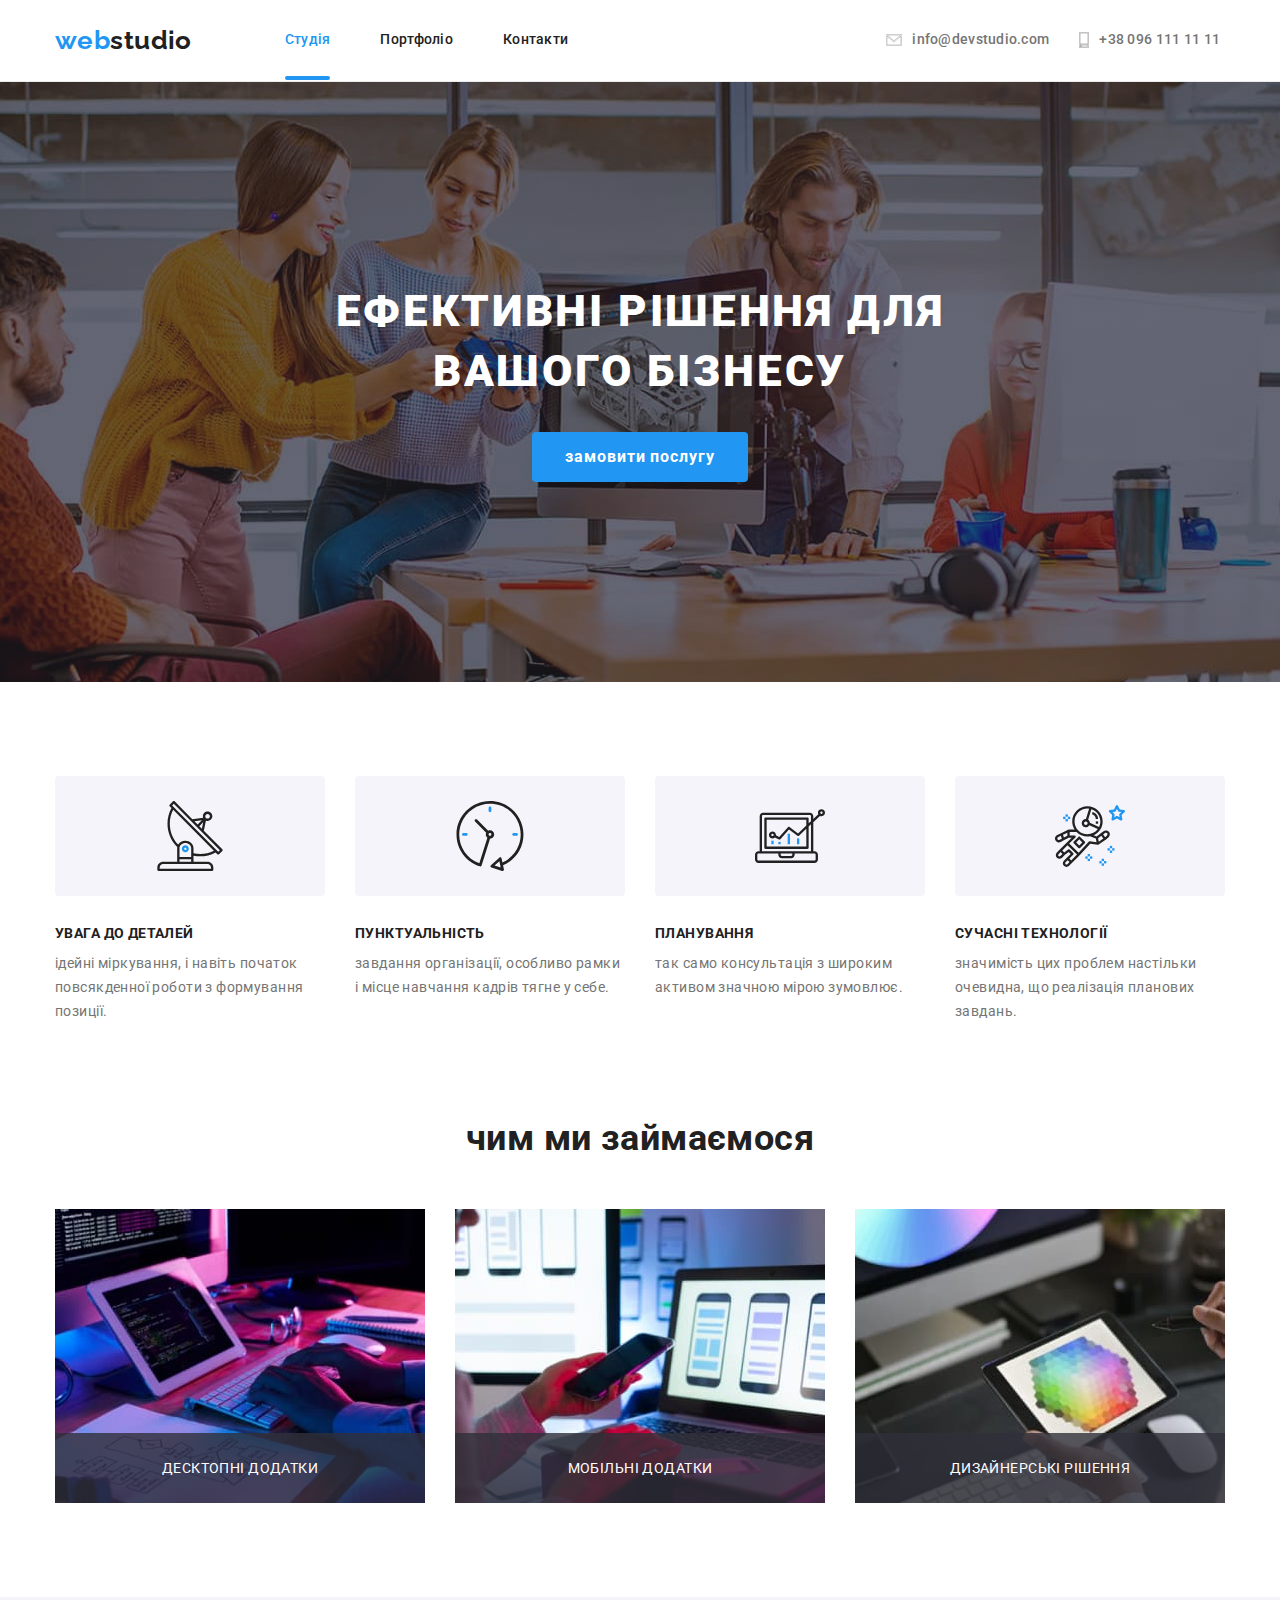
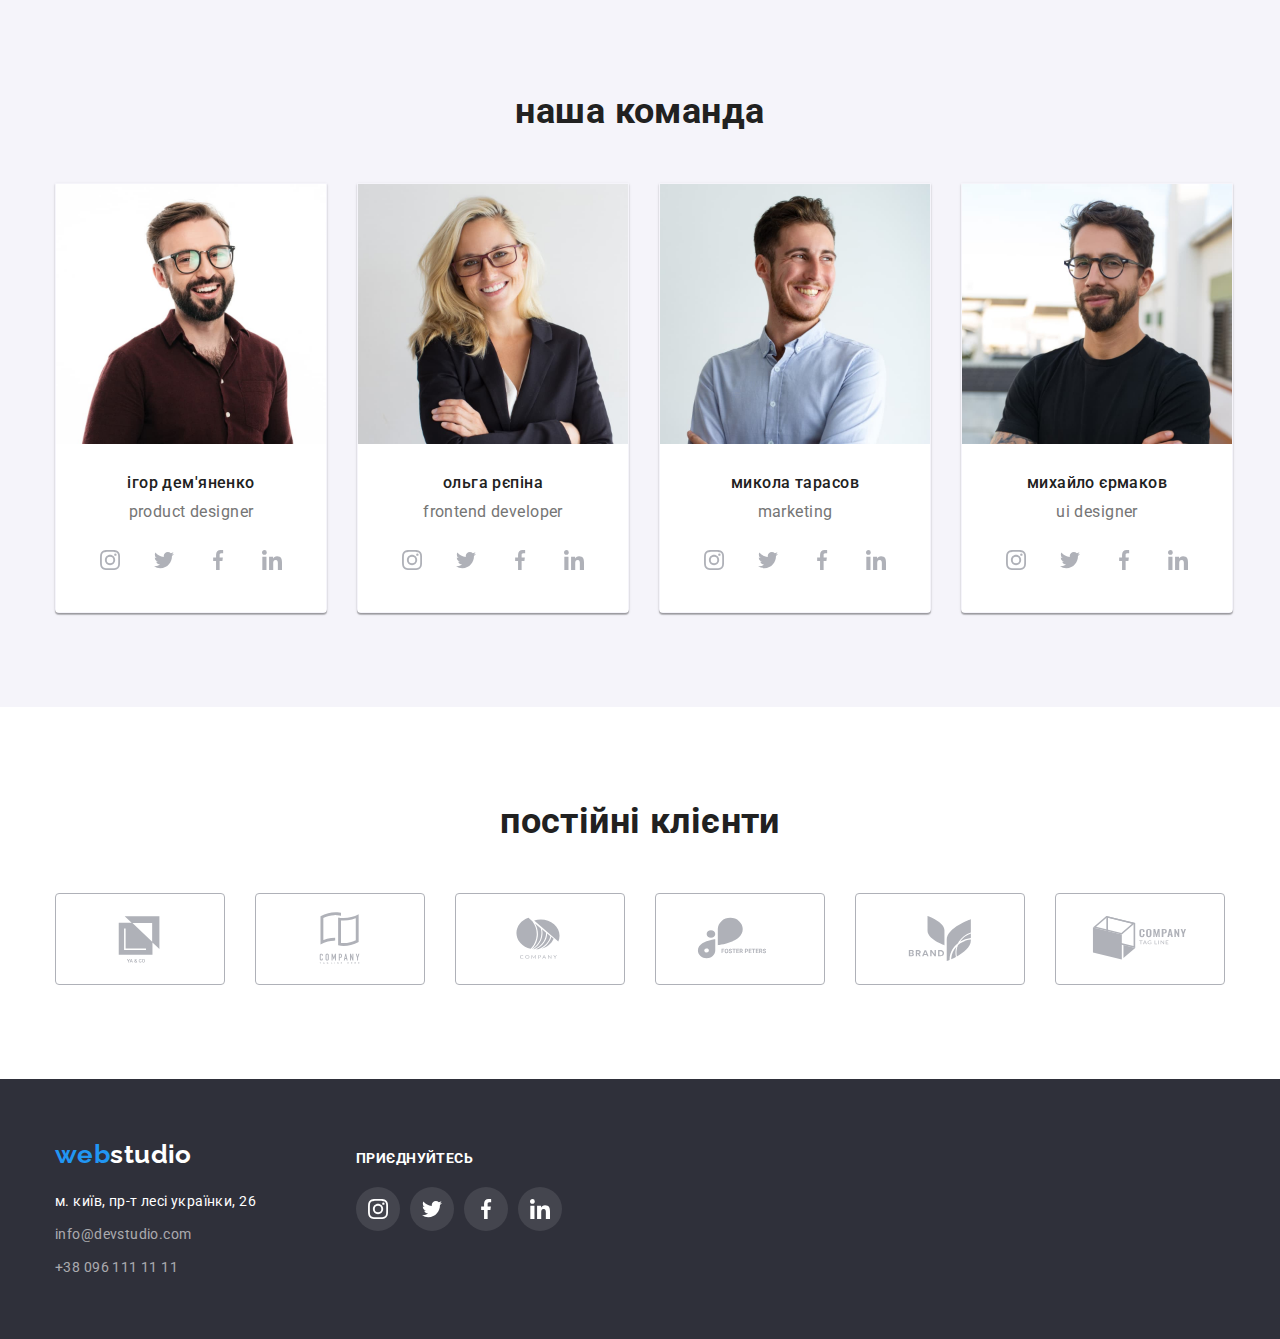
==== index.html @ 0fd2b9c7 "Домашня робота №5" ====
<!DOCTYPE html>
<html lang="uk">
<head>
    <meta charset="utf-8">
    <meta http-equiv="x-ua-compatible" content="ie=edge">
    <meta name="viewport" content="width=device-width, initial-scale=1.0">
    <title>index.html</title>
    <link href="https://fonts.googleapis.com/css2?family=Raleway:wght@700&family=Roboto:wght@400;500;700;900&display=swap" rel="stylesheet">
    <link rel="stylesheet" href="https://cdn.jsdelivr.net/npm/modern-normalize@1.1.0/modern-normalize.min.css">
    <link rel="stylesheet" href="./css/styles.css">
</head>
<body>
    <header class="style-header">
       <div class="header-container container">
            <nav class="nav-group">
                <a href="/" class="logo">web<span class="logo-header">studio</span></a>
                <ul class="header-nav">
                    <li><a href="./index.html" class="nav-link current">Студія</a></li>
                    <li><a href="./portfolio.html" class="nav-link">Портфоліо</a></li>
                    <li><a href="" class="nav-link">Контакти</a></li>
                </ul>
            </nav>  
            <ul class="contact-link">
                <li><a class="mail-link" href="mailto:info@devstudio.com">
                    <svg class="contact-icon" width="16" height="12">
                      <use href="./images/icons.svg#icon-envelope"></use>
                    </svg>
                    <span class="contact-text">info@devstudio.com</span>
                    </a>
                </li>
                <li><a class="tel-link" href="tel:+380961111111">
                    <svg class="contact-icon" width="10" height="16">
                      <use href="./images/icons.svg#icon-smartphone"></use>
                    </svg>
                    <span class="contact-text">+38 096 111 11 11</span>
                    </a>
                </li>
            </ul>
       </div>
    </header>

    <main>
        <section class="header">
            <h1 class="header-title">ефективні рішення для<br>вашого бізнесу</h1>
            <button type="button" class="header-button" data-modal-open>замовити послугу</button>
        </section>
        
        <section class="section">
            <div class="container">
                <h2 class="visually-hidden">переваги</h2>
                <ul class="feature-list">
                    <li class="list">
                        <div class="feature-icons">
                            <svg class="icon-antenna" width="70" height="70">
                              <use href="./images/icons.svg#icon-antenna"></use>
                            </svg>
                        </div>
                        <h3 class="title">увага до деталей</h3>
                        <p class="feature-text">ідейні міркування, і навіть початок повсякденної роботи з формування позиції.</p>
                    </li>
                    <li class="list">
                        <div class="feature-icons">
                            <svg class="icon-clock" width="70" height="70">
                              <use href="./images/icons.svg#icon-clock"></use>
                            </svg>
                        </div>
                        <h3 class="title">пунктуальність</h3>
                        <p class="feature-text">завдання організації, особливо рамки і&nbspмісце навчання кадрів тягне у себе.</p>
                    </li>
                    <li class="list">
                        <div class="feature-icons">
                            <svg class="icon-diagram" width="70" height="70">
                              <use href="./images/icons.svg#icon-diagram"></use>
                            </svg>
                        </div>
                        <h3 class="title">планування</h3>
                        <p class="feature-text">так само консультація з широким активом значною мірою зумовлює.</p>
                    </li>
                    <li class="list">
                        <div class="feature-icons">
                            <svg class="icon-astronaut" width="70" height="70">
                              <use href="./images/icons.svg#icon-astronaut"></use>
                            </svg>
                        </div>
                        <h3 class="title">сучасні технології</h3>
                        <p class="feature-text">значимість цих проблем настільки очевидна, що реалізація планових завдань.</p>
                    </li>
                </ul>
            </div>
        </section>

        <section class="section work">
            <div class="container">
                <h2 class="section-title">чим ми займаємося</h2>
                <ul class="work-list">
                    <li class="list work-img">
                        <div class="work-wrapper">
                            <img src="./images/box1.jpg" alt="box1" width="370">
                            <div class="work-overlay-box">
                                <p class="work-overlay-text">десктопні додатки</p>
                            </div>
                        </div> 
                    </li>
                    <li class="list work-img">
                        <div class="work-wrapper">
                            <img src="./images/box2.jpg" alt="box2" width="370">
                            <div class="work-overlay-box">
                                <p class="work-overlay-text">мобільні додатки</p>
                            </div>  
                        </div>
                    </li>
                    <li class="list work-img">
                        <div class="work-wrapper">
                            <img src="./images/box3.jpg" alt="box3" width="370">
                            <div class="work-overlay-box">
                                <p class="work-overlay-text">дизайнерські рішення</p>
                            </div>
                        </div>                    
                    </li>
                </ul>
            </div>
        </section>

        <section class="section team">
            <div class="container">
                <h2 class="section-title">наша команда</h2>
                <ul class="team-list">
                    <li class="list">
                        <img src="./images/img1.jpg" alt="ігор дем'яненко" width="270">
                        <div class="text">
                            <h3 class="team-title">ігор дем'яненко</h3>
                            <p lang="en" class="team-text">product designer</p>
                            <ul class="socials-list">
                                <li>
                                    <a class="socials-link" href="https://instagram.com" aria-label="instagram">
                                        <svg class="socials-icon" width="20" height="20">
                                          <use href="./images/icons.svg#icon-instagram"></use>
                                        </svg>
                                    </a>
                                </li>
                                <li>
                                    <a class="socials-link" href="https://twitter.com" aria-label="twitter">
                                        <svg class="socials-icon" width="20" height="20">
                                          <use href="./images/icons.svg#icon-twitter"></use>
                                        </svg>
                                    </a>
                                </li>
                                <li>
                                    <a class="socials-link" href="https://facebook.com" aria-label="facebook">
                                        <svg class="socials-icon" width="20" height="20">
                                          <use href="./images/icons.svg#icon-facebook"></use>
                                        </svg>
                                    </a>
                                </li>
                                <li>
                                    <a class="socials-link" href="https://linkedin.com" aria-label="linkedin">
                                        <svg class="socials-icon" width="20" height="20">
                                          <use href="./images/icons.svg#icon-linkedin"></use>
                                        </svg>
                                    </a>
                                </li>
                            </ul>
                        </div>
                    </li>
                    <li class="list">
                        <img src="./images/img2.jpg" alt="ольга рєпіна" width="270">
                        <div class="text">
                            <h3 class="team-title">ольга рєпіна</h3>
                            <p lang="en" class="team-text">frontend developer</p>
                            <ul class="socials-list">
                                <li>
                                    <a class="socials-link" href="https://instagram.com" aria-label="instagram">
                                        <svg class="socials-icon" width="20" height="20">
                                          <use href="./images/icons.svg#icon-instagram"></use>
                                        </svg>
                                    </a>
                                </li>
                                <li>
                                    <a class="socials-link" href="https://twitter.com" aria-label="twitter">
                                        <svg class="socials-icon" width="20" height="20">
                                          <use href="./images/icons.svg#icon-twitter"></use>
                                        </svg>
                                    </a>
                                </li>
                                <li>
                                    <a class="socials-link" href="https://facebook.com" aria-label="facebook">
                                        <svg class="socials-icon" width="20" height="20">
                                          <use href="./images/icons.svg#icon-facebook"></use>
                                        </svg>
                                    </a>
                                </li>
                                <li>
                                    <a class="socials-link" href="https://linkedin.com" aria-label="linkedin">
                                        <svg class="socials-icon" width="20" height="20">
                                          <use href="./images/icons.svg#icon-linkedin"></use>
                                        </svg>
                                    </a>
                                </li>
                            </ul>
                        </div>
                    </li>
                    <li class="list">
                        <img src="./images/img3.jpg" alt="микола тарасов" width="270">
                        <div class="text">
                            <h3 class="team-title">микола тарасов</h3>
                            <p lang="en" class="team-text">marketing</p>
                            <ul class="socials-list">
                                <li>
                                    <a class="socials-link" href="https://instagram.com" aria-label="instagram">
                                        <svg class="socials-icon" width="20" height="20">
                                          <use href="./images/icons.svg#icon-instagram"></use>
                                        </svg>
                                    </a>
                                </li>
                                <li>
                                    <a class="socials-link" href="https://twitter.com" aria-label="twitter">
                                        <svg class="socials-icon" width="20" height="20">
                                          <use href="./images/icons.svg#icon-twitter"></use>
                                        </svg>
                                    </a>
                                </li>
                                <li>
                                    <a class="socials-link" href="https://facebook.com" aria-label="facebook">
                                        <svg class="socials-icon" width="20" height="20">
                                          <use href="./images/icons.svg#icon-facebook"></use>
                                        </svg>
                                    </a>
                                </li>
                                <li>
                                    <a class="socials-link" href="https://linkedin.com" aria-label="linkedin">
                                        <svg class="socials-icon" width="20" height="20">
                                          <use href="./images/icons.svg#icon-linkedin"></use>
                                        </svg>
                                    </a>
                                </li>
                            </ul>
                        </div>
                    </li>
                    <li class="list">
                        <img src="./images/img4.jpg" alt="михайло єрмаков" width="270">
                        <div class="text">
                            <h3 class="team-title">михайло єрмаков</h3>
                            <p lang="en" class="team-text">ui designer</p>
                            <ul class="socials-list">
                                <li>
                                    <a class="socials-link" href="https://instagram.com" aria-label="instagram">
                                        <svg class="socials-icon" width="20" height="20">
                                          <use href="./images/icons.svg#icon-instagram"></use>
                                        </svg>
                                    </a>
                                </li>
                                <li>
                                    <a class="socials-link" href="https://twitter.com" aria-label="twitter">
                                        <svg class="socials-icon" width="20" height="20">
                                          <use href="./images/icons.svg#icon-twitter"></use>
                                        </svg>
                                    </a>
                                </li>
                                <li>
                                    <a class="socials-link" href="https://facebook.com" aria-label="facebook">
                                        <svg class="socials-icon" width="20" height="20">
                                          <use href="./images/icons.svg#icon-facebook"></use>
                                        </svg>
                                    </a>
                                </li>
                                <li>
                                    <a class="socials-link" href="https://linkedin.com" aria-label="linkedin">
                                        <svg class="socials-icon" width="20" height="20">
                                          <use href="./images/icons.svg#icon-linkedin"></use>
                                        </svg>
                                    </a>
                                </li>
                            </ul>
                        </div>
                    </li>
                </ul>
            </div>
        </section>
        <section class="section customers">
            <div class="container">
                <h2 class="section-title">постійні клієнти</h2>
                <ul class="customers-list">
                    <li>
                        <a class="customers-icon" href="" aria-label="logo1">
                            <svg class="icon-logo" width="106" height="60">
                                <use href="./images/icons.svg#icon-logo1"></use>
                            </svg>
                        </a> 
                    </li>
                    <li>
                        <a class="customers-icon" href="" aria-label="logo2">
                            <svg class="icon-logo" width="106" height="60">
                                <use href="./images/icons.svg#icon-logo2"></use>
                            </svg>
                        </a> 
                    </li>
                    <li>
                        <a class="customers-icon" href="" aria-label="logo3">
                            <svg class="icon-logo" width="106" height="60">
                                <use href="./images/icons.svg#icon-logo3"></use>
                            </svg>
                        </a> 
                    </li>
                    <li>
                        <a class="customers-icon" href="" aria-label="logo4" >
                            <svg class="icon-logo" width="106" height="60">
                                <use href="./images/icons.svg#icon-logo4"></use>
                            </svg>
                        </a> 
                    </li>
                    <li>
                        <a class="customers-icon" href="" aria-label="logo5">
                            <svg class="icon-logo" width="106" height="60">
                                <use href="./images/icons.svg#icon-logo5"></use>
                            </svg>
                        </a> 
                    </li>
                    <li>
                        <a class="customers-icon" href="" aria-label="logo5">
                            <svg class="icon-logo" width="106" height="60">
                                <use href="./images/icons.svg#icon-logo6"></use>
                            </svg>
                        </a> 
                    </li>
                </ul>
            </div>
        </section>
    </main>    
    
    <footer class="style-footer">
        <div class="container footer-container">
            <div class="footer-adress">
                <a href="/" class="logo-footer-margin logo">web<span class="logo-footer">studio</span></a>
                <address> 
                    <ul class="footer-link">
                        <li><a href="" class="adress-link">м. київ, пр-т лесі українки, 26</a></li>
                        <li><a href="mailto:info@devstudio.com" class="mail-link">info@devstudio.com</a></li>
                        <li><a href="tel:+380961111111" class="tel-link">+38 096 111 11 11</a></li>
                    </ul>
                </address>
            </div>
            <div class="icon-footer">
                <h3 class="footer-title">приєднуйтесь</h3>
                <ul class="socials-list">
                    <li>
                        <a class="socials-link-footer" href="https://instagram.com" aria-label="instagram">
                            <svg class="socials-icon-footer" width="20" height="20">
                              <use href="./images/icons.svg#icon-instagram"></use>
                           </svg>
                        </a>
                    </li>
                    <li>
                        <a class="socials-link-footer" href="https://twitter.com" aria-label="twitter">
                            <svg class="socials-icon-footer" width="20" height="20">
                               <use href="./images/icons.svg#icon-twitter"></use>
                            </svg>
                        </a>
                    </li>
                    <li>
                        <a class="socials-link-footer" href="https://facebook.com" aria-label="facebook">
                            <svg class="socials-icon-footer" width="20" height="20">
                              <use href="./images/icons.svg#icon-facebook"></use>
                            </svg>
                        </a>
                    </li>
                    <li>
                        <a class="socials-link-footer" href="https://linkedin.com" aria-label="linkedin">
                            <svg class="socials-icon-footer" width="20" height="20">
                              <use href="./images/icons.svg#icon-linkedin"></use>
                            </svg>
                        </a>
                    </li>
                </ul>
            </div>
        </div>
    </footer>
    <div class="backdrop is-hidden" data-modal>
        <div class="modal">
            <button class="close-btn" type="button" data-modal-close>
                <svg class="icon-close-btn" width="18" height="18">
                  <use href="./images/icons.svg#icon-close-btn"></use>
                </svg>
            </button>
        </div>
    </div>
<script src="./js/modal.js"></script>
</body>
</html>
---- css/styles.css ----
html {
    box-sizing: border-box;
}
:root {
    --primary-text-color: #757575;
    --title-text-color: #212121;
    --link-text-color: #212121;
    --primary-white-color: #FFFFFF;
    --accent-color: #2196F3;
    --socials-icon-color: #AFB1B8;

    --trns-time-function: 250ms cubic-bezier(0.4, 0, 0.2, 1);
}
body {
    background-color: var(--primary-white-color);
    color: var(--primary-text-color);
    font-family: 'Roboto', sans-serif;
    font-size: 14px;
    letter-spacing: 0.03em;
    box-sizing: inherit;
    position: relative;
} 
h1, h2, h3, h4, h5, h6, p {
    margin: 0;
}
ul {
    list-style: none;
    margin: 0;
    padding: 0; 
}
img {
    display: block;
}

.style-header {
    border-bottom: 1px solid #ececec;
}
.header-container, .nav-group, .contact-link {
    display: flex;
}
.style-footer {
    background-color: #2F303A;
    padding-top: 60px;
    padding-bottom: 60px;
}
.header-nav, .contact-link, .footer-link, .feature-list, .work-list, .team-list, .portfolio-filters, .portfolio-projects {
    list-style: none;
    text-decoration: none;
    color: currentColor;
}
.logo {
    font-family: 'Raleway';
    font-weight: 700;
    font-size: 26px;
    line-height: 1.19;
    color: var(--accent-color);
    text-decoration: none;
}
.style-header .nav-link, .style-header .contact-link {
    padding-top: 32px;
    padding-bottom: 32px;
}
.style-header .logo {
    padding-top: 25px;
    padding-bottom: 25px;
    margin-right: 93px;
}
.logo-header {
    color: var(--title-text-color);
}
.logo-footer {
    color: var(--primary-white-color);
}
.logo-footer-margin {
    display: block;
    margin-bottom: 20px;
}
.header-nav {
    display: flex;
    align-items: center;
    gap: 50px; 
    margin-right: 318px;
}
.contact-link {
    display: flex;
    align-items: center;
    gap: 30px; 
}
.nav-link {
    color: var(--link-text-color);
    font-weight: 500;
    line-height: 1.14;
    letter-spacing: 0.02em;
    text-decoration: none;
    display: block;

    position: relative;
    transition: color var(--trns-time-function); 
}

.contact-link .mail-link, .contact-link .tel-link {
    color: var(--primary-text-color);
    font-weight: 500;
    line-height: 1.14;
    letter-spacing: 0.02em;
    text-decoration: none;

    transition: color var(--trns-time-function); 
}
.nav-link:hover, .mail-link:hover, .tel-link:hover, 
.nav-link:focus, .mail-link:focus, .tel-link:focus {
    color: var(--accent-color);
}
.nav-link.current {
    color: var(--accent-color);
}
.nav-link.current::after {
    content: "";
    position: absolute;
    bottom: 0;
    left: 0;
    display: block;
    width: 100%;
    height: 4px;
    border-radius: 2px;
    background-color: var(--accent-color);

    transition: background-color var(--trns-time-function);
}

.nav-link.current::after,
.nav-link:hover,
.nav-link:focus {
    opacity: 1;
    transform: scaleX(1);
}
.list {
    flex-basis: calc((100%-30*3)/4);
}
.container {
    width: 1200px;
    padding-right: 15px;
    padding-left: 15px;
    margin-right: auto;
    margin-left: auto;
}
.visually-hidden {
    position: absolute;
    width: 1px;
    height: 1px;
    margin: -1px;
    border: 0;
    padding: 0;
    
    white-space: nowrap;
    clip-path: inset(100%);
    clip: rect(0 0 0 0);
    overflow: hidden;
}
.mail-link, .tel-link {
    display: flex;
    align-items: center;   
}
.contact-icon {
    margin-right: 10px;
    stroke: var(--primary-text-color);
    fill: transparent;
}
.mail-link:hover, .tel-link:hover, 
.mail-link:focus, .tel-link:focus {
    color: var(--accent-color);
}    
.mail-link:hover .contact-icon, .mail-link:focus .contact-icon,
.tel-link:hover .contact-icon, .tel-link:focus .contact-icon {
    fill: currentColor;
} 

/* Розмітка головної сторінки */

.header {
    max-width: 1600px;
    height: 600px;
    margin-left: auto;
    margin-right: auto;
    text-align: center;
    padding-top: 200px;
    padding-bottom: 200px;
    background-color: #2F303A;
    background-image: linear-gradient(
        rgba(47, 48, 58, 0.4), 
        rgba(47, 48, 58, 0.4) ),
        url(../images/header-image.jpg);
    background-repeat: no-repeat;
    background-position: center;
    background-size: cover;
}
.header-title {
    font-weight: 900;
    font-size: 44px;
    line-height: 1.36;
    letter-spacing: 0.06em;
    text-transform: uppercase;
    color: var(--primary-white-color);
    
    margin-bottom: 30px;
}
.header-button {
    background-color: var(--accent-color);
    color: var(--primary-white-color);
    font-family: inherit;
    font-weight: 700;
    font-size: 16px;
    line-height: 1.88;
    letter-spacing: 0.06em;
    cursor: pointer;
    text-decoration: none;
    text-align: center;
    
    display: inline-flex;
    align-items: center;
    justify-content: center;
    border-radius: 4px;
    min-width: 216px;
    min-height: 50px;
    border: 1px solid transparent;

    transition: background-color var(--trns-time-function);
}
.header-button:hover, .header-button:focus {
    background-color: #188CE8; 
}
.section {
    padding-top: 94px;
    padding-bottom: 94px;
}
.section-title {
    color: var(--title-text-color);
    font-weight: 700;
    font-size: 36px;
    line-height: 1.16;
    text-align: center;

    margin-bottom: 50px;
}
.title {
    color: var(--title-text-color);
    font-weight: 700;
    font-size: 14px;
    line-height: 1.14;

    margin-bottom: 10px;
} 
.feature-list .title {
    text-transform: uppercase;
}
.feature-text {
    line-height:1.71;
    width: 270px;
}
.feature-icons {
    width: 270px;
    height: 120px;
    display: flex;
    align-items: center;
    justify-content: center;
    background-color: #F5F4FA;
    border-radius: 4px;
    margin-bottom: 30px;
}
.section.work {
    padding-top: 0;
}
.work-img {
    width: 370px;
    flex-basis: calc((100%-30*2)/3);
}
.work-wrapper {
    position: relative;
    display: block;
    width: 370px;
}
.work-overlay-box {
    position: absolute;
    width: 100%;
    height: 70px;
    bottom: 0;
    left: 0;
    background-color: rgba(47, 48, 58, 0.8);
    padding: 27px 0;
    text-align: center;
}
.work-overlay-text {
    line-height: 1,14;
    text-align: center;
    text-transform: uppercase;
    color: var(--primary-white-color);
    }
.section.team {
    background-color: #F5F4FA;
}
.text {
    padding: 30px 0;
    text-align: center;
    width: 270px;
    background-color: #FFFFFF;
}
.team-title {
    color: var(--title-text-color);
    font-weight: 500;
    font-size: 16px;
    line-height: 1.18;
    
    margin-bottom: 10px;
}
.team-text {
    font-size: 16px;
    line-height: 1.18;
    width: 270px;
    margin-bottom: 16px;
}
.team-list .list {
    border: 1px solid transparent;
    box-shadow: 0px 1px 3px rgba(0, 0, 0, 0.12), 0px 1px 1px rgba(0, 0, 0, 0.14), 0px 2px 1px rgba(0, 0, 0, 0.2);
    border-radius: 0px 0px 4px 4px;
}
.feature-list, .work-list, .team-list {
    display: flex;
    gap: 30px;    
}
.socials-list {
    display: flex;
    align-items: center;
    justify-content: center;
    gap: 10px;
}
.socials-link {
    display: flex;
    align-items: center;
    justify-content: center;

    width: 44px;
    height: 44px;
    color: var(--socials-icon-color);
    background-color: #FFFFFF;
    border-radius: 50%;

    transition: background-color var(--trns-time-function) ;
}
.socials-link:hover, .socials-link:focus {
    background-color: var(--accent-color);
}
.socials-icon {
    fill: currentColor;

    transition: color var(--trns-time-function);
}
.socials-link:hover .socials-icon,
.socials-link:focus .socials-icon {
    fill: var(--primary-white-color);
}
.customers-list {
    display: flex;
    align-items: center;
    justify-content: center;
    gap: 30px; 
}
.customers-icon {
    display: flex;
    align-items: center;
    justify-content: center;

    width: 170px;
    height: 92px;
    border: 1px solid var(--socials-icon-color);
    border-radius: 4px;
    color: var(--socials-icon-color);
    background-color: #FFFFFF;

    transition: color var(--trns-time-function);
}
.icon-logo {
    fill: currentColor;
}
.customers-icon:hover, .customers-icon:focus {
    color: var(--accent-color);
    border: 1px solid var(--accent-color)
}
.customers-icon:hover .icon-logo,
.customers-icon:focus .icon-logo {
    fill: currentColor;
}

/* Розмітка сторінки портфоліо*/

.filters-btn {
    color: var(--link-text-color) ;
    font-family: inherit;
    font-weight: 500;
    font-size: 16px;
    line-height: 1.62;
    text-align: center;
    cursor: pointer;

    background-color: #F5F4FA;
    display: inline-block;
    border-radius: 4px;
    min-width: 125px;
    padding: 5.69px 22px;
    border: 1px solid transparent;
    box-shadow: none;

    transition: color var(--trns-time-function), background-color var(--trns-time-function), box-shadow var(--trns-time-function);
}
.filters-btn:first-child {
    min-width: 73px;
    padding: 5.69px 25px;
}
.filters-btn:hover, .filters-btn:focus {
    background-color: var(--accent-color);
    color: var(--primary-white-color);
    box-shadow: 0px 3px 1px rgba(0, 0, 0, 0.1), 0px 1px 2px rgba(0, 0, 0, 0.08), 0px 2px 2px rgba(0, 0, 0, 0.12);
    border-radius: 4px; 
}
.projects {
    width: 370px;
    padding: 18.97px 24px;
    border-left: 1px solid #eee;
    border-bottom: 1px solid #eee;
    border-right: 1px solid #eee;
}
.projects-title {
    color: var(--title-text-color);
    font-size: 18px;
    line-height: 2;
    letter-spacing: 0.06em;
    min-width: 322px;
    margin-bottom: 4px;
}
.projects-text {
    color: var(--primary-text-color);
    font-size: 16px;
    line-height: 1.88;
    min-width: 322px;
}
.portfolio-link {
    text-decoration: none;
    display: block;
    box-shadow: none;

    transition: box-shadow var(--trns-time-function);
}
.portfolio-link:hover, .portfolio-link:focus {
    background-color: var(--primary-white-color);
    box-shadow: 0px 1px 1px rgba(0, 0, 0, 0.12), 0px 4px 4px rgba(0, 0, 0, 0.06), 1px 4px 6px rgba(0, 0, 0, 0.16);
}
.portfolio-filters {
    display: flex;
    justify-content: center;
    gap: 8px;
    margin-bottom: 50px;
}
.portfolio-projects {
    display: flex;
    flex-wrap: wrap;
    gap: 30px;
}
.projects-thumb {
    position: relative;
    overflow: hidden;
}
.overlay {
    position: absolute;
    top: 0;
    left: 0;
    width: 100%;
    height: 100%;
    display: flex;
    align-items: center;
    background-color: var(--primary-white-color);
    transform: translateY(101%);
    
    transition: background-color var(--trns-time-function), transform var(--trns-time-function);

}
.projects-link:hover .overlay {
    transform: translateY(0);
    background-color: rgba(33, 150, 243, 0.9);
}
.overlay-text {
    font-weight: 400;
    font-size: 18px;
    line-height: 1.55;
    padding-left: 24px;
    padding-right: 24px;
    color: var(--primary-white-color);
}

/* Розмітка футера */

.footer-link {
    width: 231px;
    margin-right: 70px;
}
.adress-link {
    color: var(--primary-white-color);
    font-style: normal;
    line-height: 1.71;
    text-decoration: none;
    margin-bottom: 9px;
    display: block;

    transition: color var(--trns-time-function);
}
.footer-link .mail-link {
    display: block;
    margin-bottom: 9px;
}
.footer-link .mail-link, .footer-link .tel-link {
    color: rgba(255, 255, 255, 0.6);
    font-style: normal;
    line-height: 1.71;
    text-decoration: none;
}
.adress-link:hover, .mail-link:hover, .tel-link:hover, .adress-link:focus, .mail-link:focus, .tel-link:focus {
    color: var(--accent-color);
}
.footer-title {
    font-weight: 700;
    font-size: 14px;
    line-height: 1.14;
    text-transform: uppercase;
    width: 116px;
    margin-bottom: 20px;
    color: var(--primary-white-color);
}
.icon-footer {
   width: 206px;
   display: block;
}
.socials-link-footer {
    display: flex;
    align-items: center;
    justify-content: center;

    width: 44px;
    height: 44px;
    color: var(--primary-white-color);
    background-color: rgba(255, 255, 255, 0.1);
    border-radius: 50%;

    transition: color var(--trns-time-function);
}
.socials-icon-footer {
    fill: currentColor;
}
.footer-container {
    display: flex;
    align-items: baseline;
}
.socials-link-footer:hover, .socials-link-footer:focus {
    background-color: var(--accent-color);
}

/* Модальне вікно */

.backdrop {
    position: fixed;
    top: 0;
    left: 0;
    z-index: 0;

    width: 100%;
    height: 100%;
    background-color: rgba(0, 0, 0, 0.2);

    transition: opacity var(--trns-time-function), visibility var(--trns-time-function);
}
.backdrop.is-hidden {
    opacity: 0;
    visibility: hidden;
    pointer-events: none;
}
.modal {
    position: absolute;
    top: 50%;
    left: 50%;
    transform: translate(-50%, -50%);
    opacity: 1;
    
    width: 528px;
    min-height: 581px;
    background-color: var(--primary-white-color);
    border-radius: 4px;

    transition: transform 500ms ease-out, opacity 500ms ease-out;
}
.backdrop.is-hidden .modal {
    transform: translate(-50%, -75%);
    opacity: 0;
}
.close-btn {
    display: flex;
    align-items: center;
    justify-content: center;
    position: absolute;
    top: 8px;
    right: 8px;

    width: 30px;
    height: 30px;
    padding: 0;
    background-color: var(--primary-white-color);
    border: 1px solid rgba(0, 0, 0, 0.1);
    border-radius: 50%;
    cursor: pointer;
}
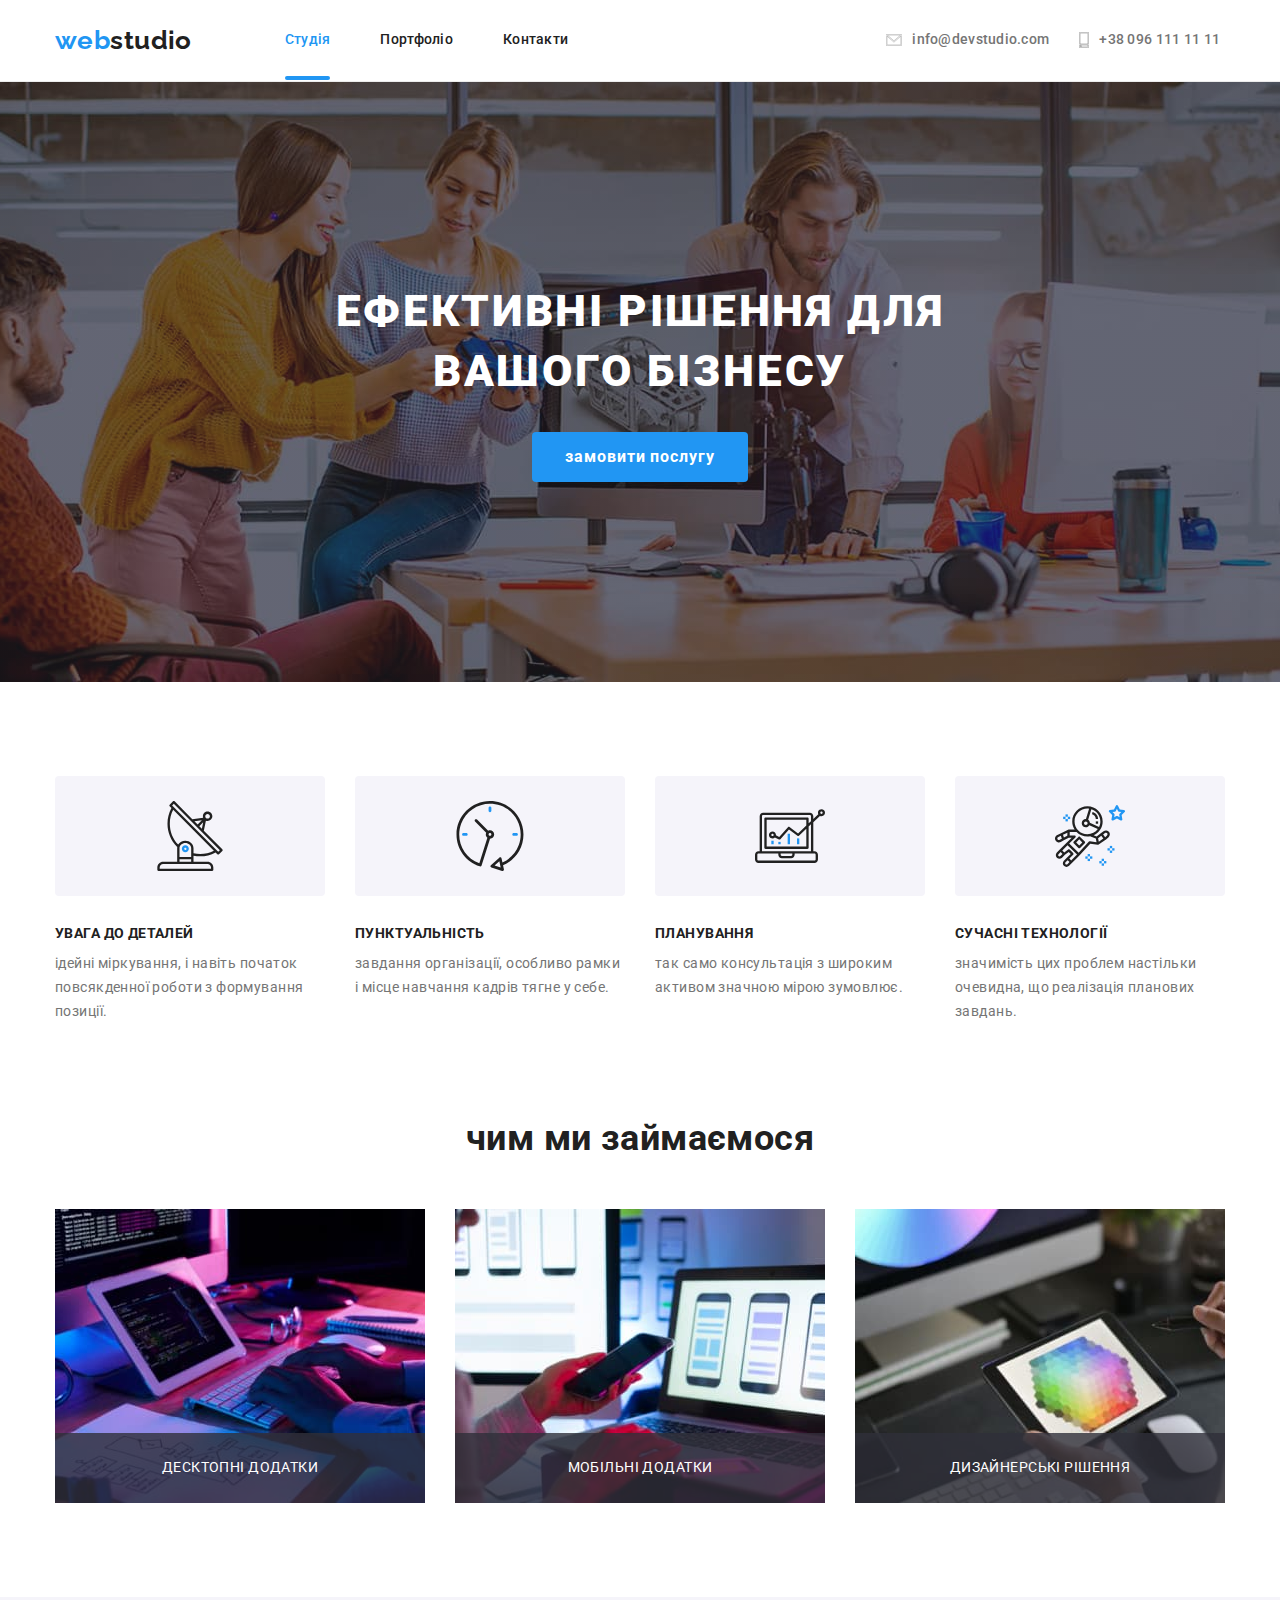
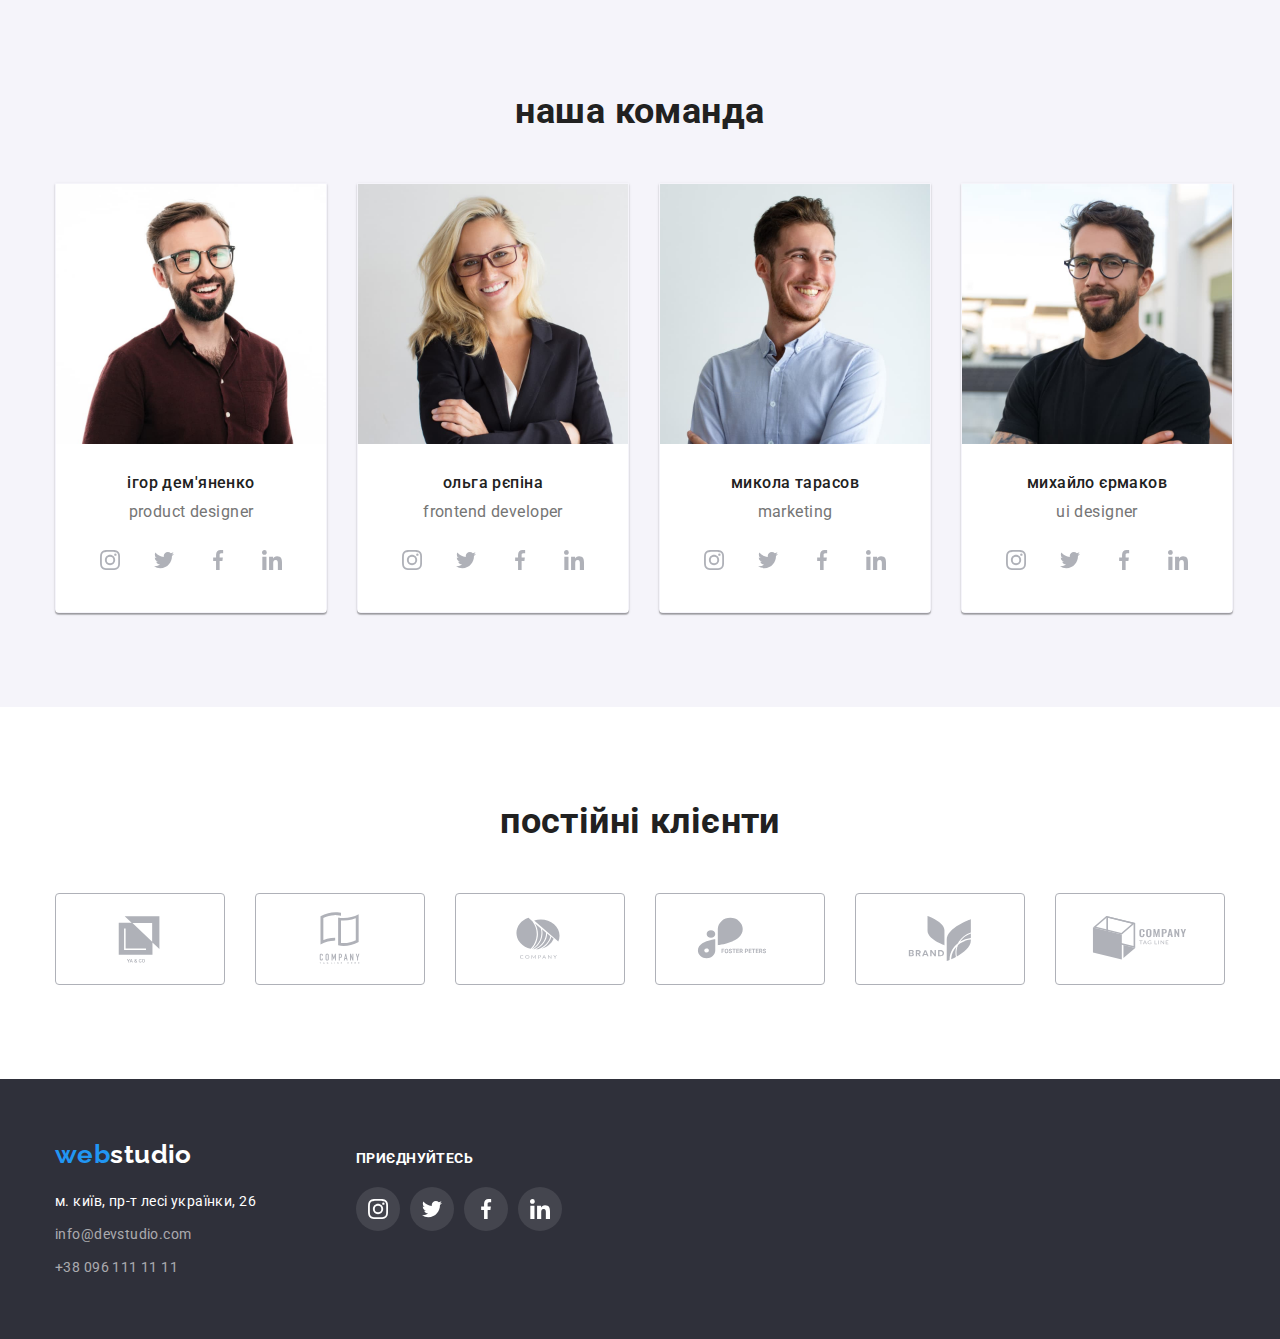
==== commit d52c1239: "Внесла невеличкі правки в домашню роботу №5" ====
--- a/index.html
+++ b/index.html
@@ -96,25 +96,19 @@
                     <li class="list work-img">
                         <div class="work-wrapper">
                             <img src="./images/box1.jpg" alt="box1" width="370">
-                            <div class="work-overlay-box">
-                                <p class="work-overlay-text">десктопні додатки</p>
-                            </div>
+                            <p class="work-overlay-text">десктопні додатки</p>
                         </div> 
                     </li>
                     <li class="list work-img">
                         <div class="work-wrapper">
                             <img src="./images/box2.jpg" alt="box2" width="370">
-                            <div class="work-overlay-box">
-                                <p class="work-overlay-text">мобільні додатки</p>
-                            </div>  
+                            <p class="work-overlay-text">мобільні додатки</p>  
                         </div>
                     </li>
                     <li class="list work-img">
                         <div class="work-wrapper">
                             <img src="./images/box3.jpg" alt="box3" width="370">
-                            <div class="work-overlay-box">
-                                <p class="work-overlay-text">дизайнерські рішення</p>
-                            </div>
+                            <p class="work-overlay-text">дизайнерські рішення</p>
                         </div>                    
                     </li>
                 </ul>
--- a/css/styles.css
+++ b/css/styles.css
@@ -279,7 +279,7 @@
     display: block;
     width: 370px;
 }
-.work-overlay-box {
+.work-overlay-text {
     position: absolute;
     width: 100%;
     height: 70px;
@@ -288,9 +288,8 @@
     background-color: rgba(47, 48, 58, 0.8);
     padding: 27px 0;
     text-align: center;
-}
-.work-overlay-text {
-    line-height: 1,14;
+    
+    line-height: 1.14;
     text-align: center;
     text-transform: uppercase;
     color: var(--primary-white-color);
